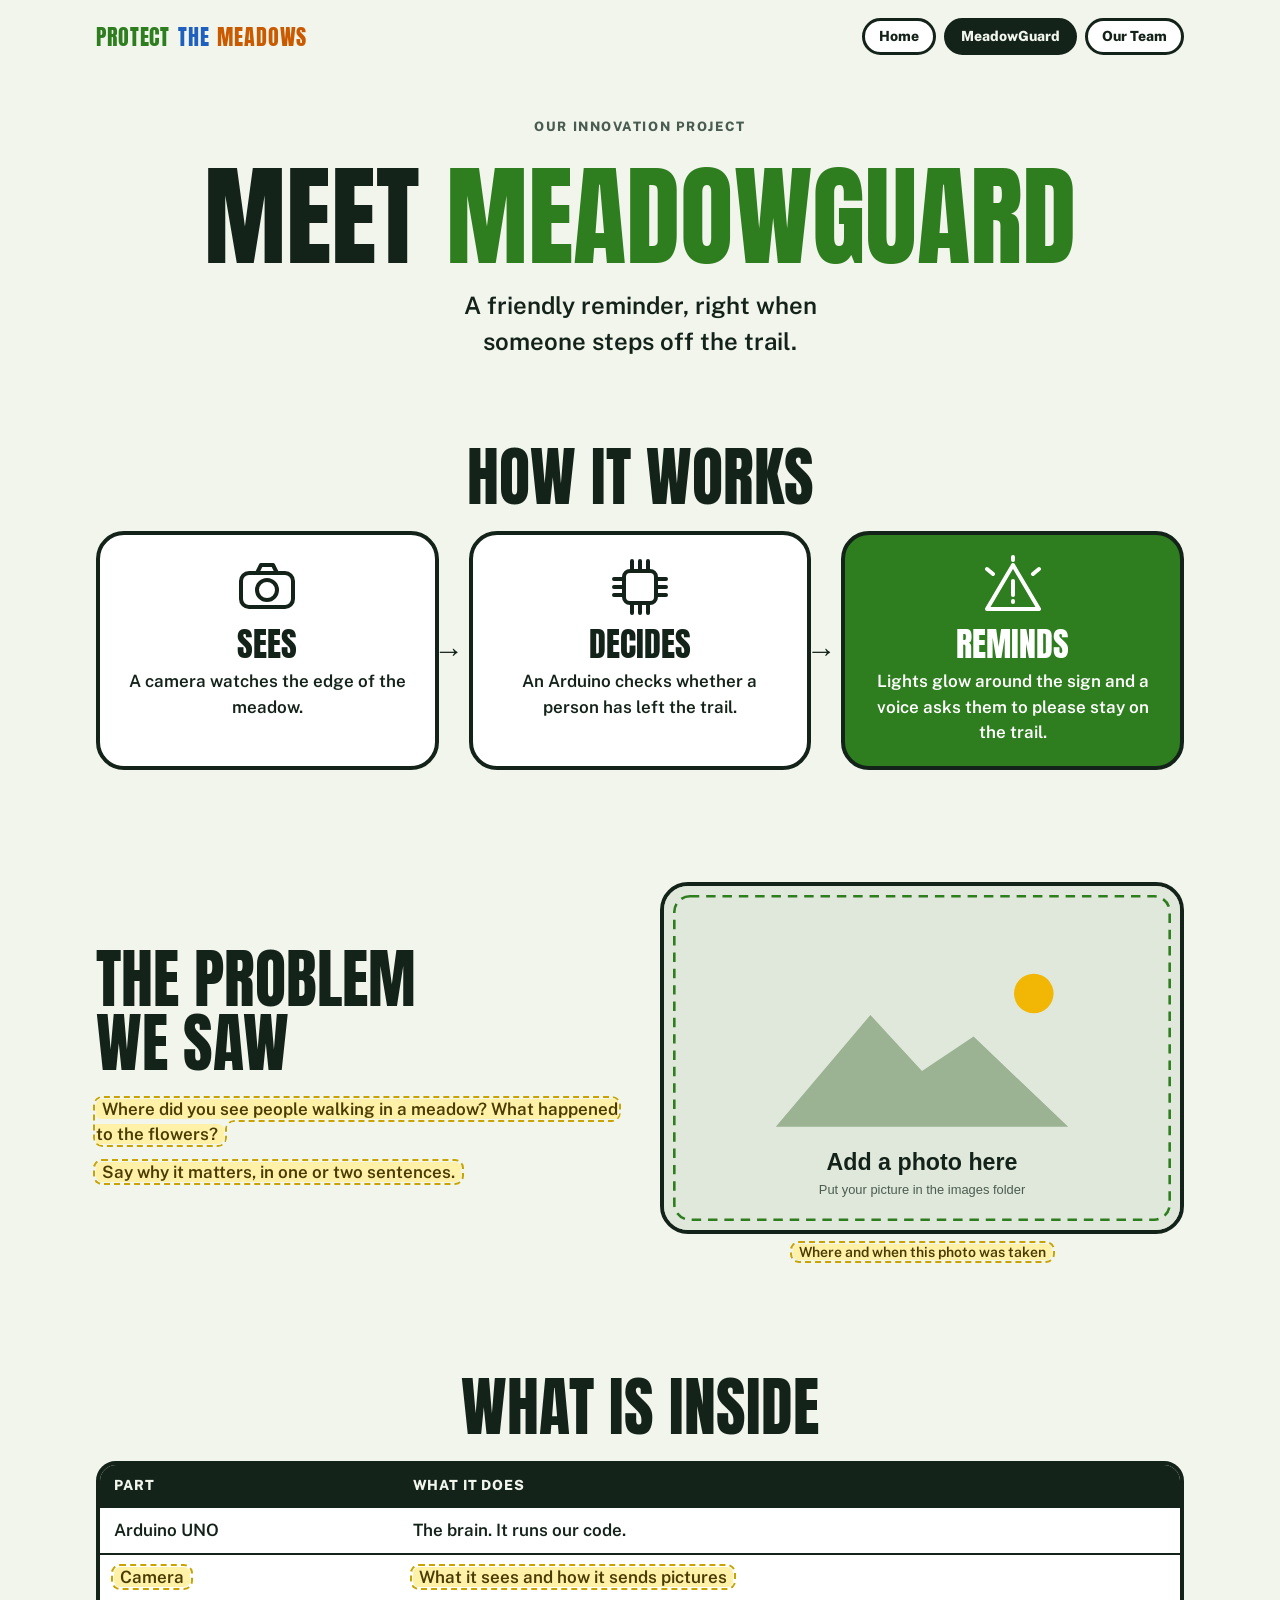
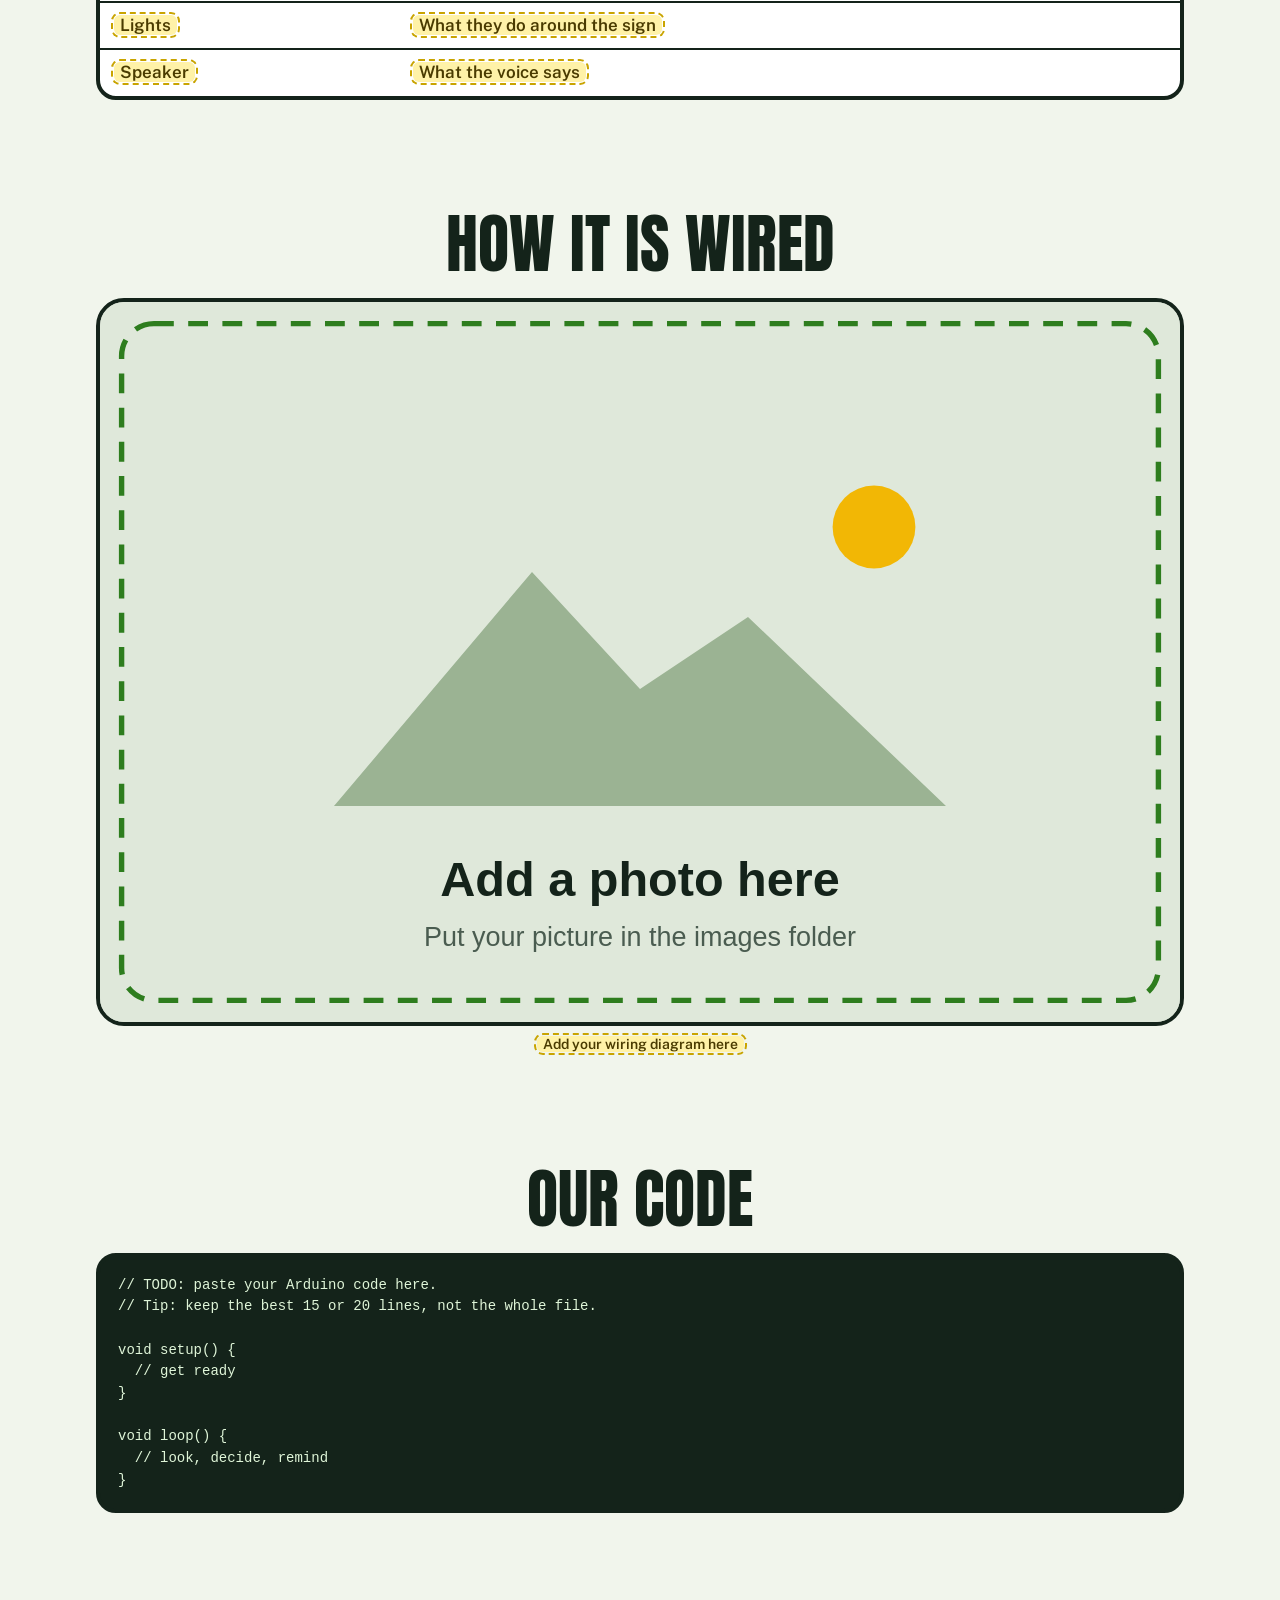
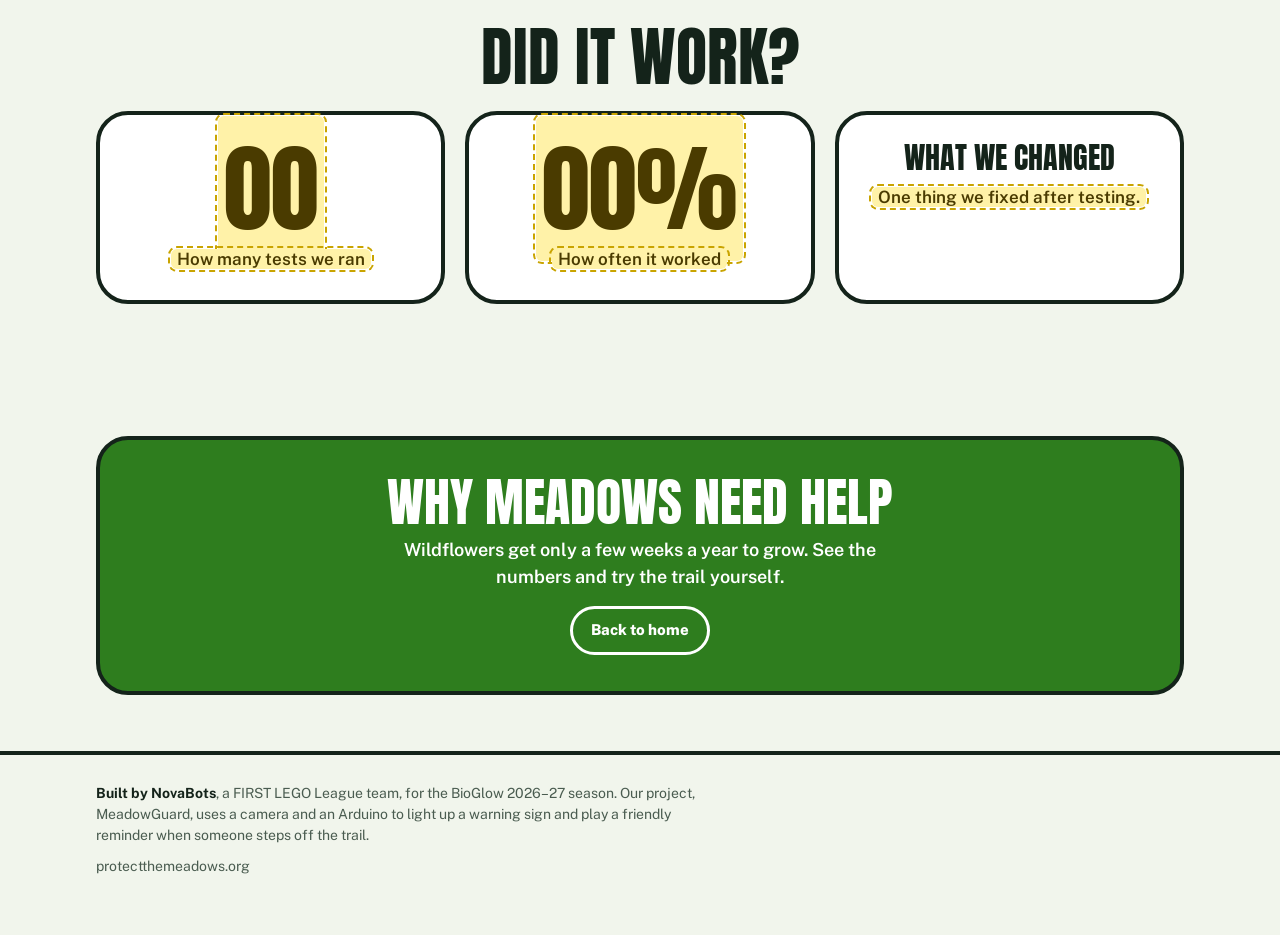
==== meadowguard.html @ 1ebbc128 "Add files via upload" ====
<!doctype html>
<html lang="en">
<head>
<meta charset="utf-8">
<meta name="viewport" content="width=device-width, initial-scale=1, viewport-fit=cover">
<meta name="description" content="How MeadowGuard works: a camera, an Arduino, a light sign and a friendly voice.">
<title>MeadowGuard | Protect The Meadows</title>
<link rel="icon" href="images/favicon.svg" type="image/svg+xml">
<link rel="preconnect" href="https://fonts.googleapis.com">
<link rel="preconnect" href="https://fonts.gstatic.com" crossorigin>
<link href="https://fonts.googleapis.com/css2?family=Anton&family=Public+Sans:wght@400;600;800&display=swap" rel="stylesheet">
<link rel="stylesheet" href="css/style.css">
<script src="js/site.js" defer></script>
</head>
<body>
<div id="site-header"></div>

<main>
<section class="wrap page-head">
  <div class="eyebrow">Our innovation project</div>
  <h1>Meet <span class="c-green">MeadowGuard</span></h1>
  <p class="lede">A friendly reminder, right when someone steps off the trail.</p>
</section>

<section class="wrap">
  <h2>How it works</h2>
  <div class="steps">
    <div class="step"><svg viewBox="0 0 64 64" aria-hidden="true"><rect x="6" y="18" width="52" height="34" rx="8"/><circle cx="32" cy="35" r="10"/><path d="M22 18 L26 10 H38 L42 18"/></svg><h3>Sees</h3><p>A camera watches the edge of the meadow.</p></div>
    <div class="step"><svg viewBox="0 0 64 64" aria-hidden="true"><rect x="16" y="16" width="32" height="32" rx="6"/><path d="M24 6V16M32 6V16M40 6V16M24 48V58M32 48V58M40 48V58M6 24H16M6 32H16M6 40H16M48 24H58M48 32H58M48 40H58"/></svg><h3>Decides</h3><p>An Arduino checks whether a person has left the trail.</p></div>
    <div class="step go"><svg viewBox="0 0 64 64" aria-hidden="true"><path d="M32 10 L58 54 H6 Z"/><path d="M32 26 V40"/><path d="M32 46 V47"/><path d="M6 14 L12 19 M58 14 L52 19 M32 2 V5"/></svg><h3>Reminds</h3><p>Lights glow around the sign and a voice asks them to please stay on the trail.</p></div>
  </div>
</section>

<section class="wrap">
  <div class="two-col">
    <div class="text">
      <h2>The problem we saw</h2>
      <p><span class="todo">Where did you see people walking in a meadow? What happened to the flowers?</span></p>
      <p><span class="todo">Say why it matters, in one or two sentences.</span></p>
    </div>
    <figure class="pic">
      <img src="images/placeholder.svg" alt="TODO: Describe your photo of the problem">
      <figcaption><span class="todo">Where and when this photo was taken</span></figcaption>
    </figure>
  </div>
</section>

<section class="wrap">
  <h2>What is inside</h2>
  <div class="table-wrap">
    <table>
      <thead><tr><th>Part</th><th>What it does</th></tr></thead>
      <tbody>
        <tr><td>Arduino UNO</td><td>The brain. It runs our code.</td></tr>
        <tr><td><span class="todo">Camera</span></td><td><span class="todo">What it sees and how it sends pictures</span></td></tr>
        <tr><td><span class="todo">Lights</span></td><td><span class="todo">What they do around the sign</span></td></tr>
        <tr><td><span class="todo">Speaker</span></td><td><span class="todo">What the voice says</span></td></tr>
      </tbody>
    </table>
  </div>
</section>

<section class="wrap">
  <h2>How it is wired</h2>
  <figure class="pic">
    <img src="images/placeholder.svg" alt="TODO: Describe the wiring diagram">
    <figcaption><span class="todo">Add your wiring diagram here</span></figcaption>
  </figure>
</section>

<section class="wrap">
  <h2>Our code</h2>
  <pre class="code">// TODO: paste your Arduino code here.
// Tip: keep the best 15 or 20 lines, not the whole file.

void setup() {
  // get ready
}

void loop() {
  // look, decide, remind
}</pre>
</section>

<section class="wrap">
  <h2>Did it work?</h2>
  <div class="cards">
    <div class="card"><div class="big"><span class="todo">00</span></div><p><span class="todo">How many tests we ran</span></p></div>
    <div class="card"><div class="big"><span class="todo">00%</span></div><p><span class="todo">How often it worked</span></p></div>
    <div class="card"><h3>What we changed</h3><p><span class="todo">One thing we fixed after testing.</span></p></div>
  </div>
</section>

<section class="wrap">
  <div class="callout green">
    <div>
      <h3>Why meadows need help</h3>
      <p>Wildflowers get only a few weeks a year to grow. See the numbers and try the trail yourself.</p>
    </div>
    <div class="btns"><a class="btn" href="index.html">Back to home</a></div>
  </div>
</section>

</main>

<div id="site-footer"></div>
</body>
</html>
---- css/style.css ----
/* ==========================================================
   NovaBots site styles. Every page uses this file.
   TIP: you almost never need to edit this file.
   Open styleguide.html in your browser to see every building block.
   To change a color for the WHOLE site, change it in the first block below.
   ========================================================== */

:root{
  /* page */
  --bg:#f1f5ec; --surface:#ffffff; --ink:#14231a; --muted:#4a5c50; --line:#14231a;
  /* the three colors from our sign */
  --green:#2e7d1e; --blue:#1f5fbf; --orange:#c95a00;
  --orange-bg:#e06a00; --on-orange:#ffffff; --good-bg:#2e7d1e; --on-good:#ffffff;
  /* meadow drawing colors (used by the landing page) */
  --sky1:#bfdcef; --sky2:#eaf6fb; --mount:#8da3b8; --snowcap:#ffffff; --hill:#9cc08a; --meadow:#69a352; --meadow2:#3f7a35;
  --trail:#d2bf96; --trail-edge:#a8946a; --dead:#8b7555; --foot:#33291e;
  --fl-purple:#7a3fb0; --fl-red:#d9402b; --fl-yellow:#f2b705; --fl-white:#ffffff;
  --snowcell:#dbe7f1; --cell-off:#d4ddd0;
  /* code boxes and TODO highlights */
  --code-bg:#14231a; --code-ink:#dff5d8; --todo-bg:#fff2a8; --todo-ink:#4a3b00; --todo-line:#c9a400;
  /* fonts */
  --font-display:'Anton','Impact','Arial Narrow',sans-serif;
  --font-body:'Public Sans','Segoe UI',Arial,sans-serif;
  --font-code:ui-monospace,'Cascadia Code',Consolas,Menlo,monospace;
}
/* Dark mode: the same names with night-time colors. */
@media (prefers-color-scheme: dark){:root:not([data-theme="light"]){
  --bg:#0e1812; --surface:#16231b; --ink:#eaf3ea; --muted:#a3b8a8; --line:#cfe2d2;
  --green:#7fd35f; --blue:#7bacff; --orange:#ff9a4a; --on-orange:#101010; --good-bg:#7fd35f; --on-good:#0e1812;
  --sky1:#13233a; --sky2:#244260; --mount:#3c5672; --snowcap:#c9dbe8; --hill:#2d5a3a; --meadow:#2f6a3a; --meadow2:#1c4527;
  --trail:#7a6847; --trail-edge:#53452e; --foot:#0a0e0b; --snowcell:#2a3c4d; --cell-off:#26372c;
  --code-bg:#0a120d; --todo-bg:#4a3f10; --todo-ink:#ffe680; color-scheme:dark}}
:root[data-theme="dark"]{
  --bg:#0e1812; --surface:#16231b; --ink:#eaf3ea; --muted:#a3b8a8; --line:#cfe2d2;
  --green:#7fd35f; --blue:#7bacff; --orange:#ff9a4a; --on-orange:#101010; --good-bg:#7fd35f; --on-good:#0e1812;
  --sky1:#13233a; --sky2:#244260; --mount:#3c5672; --snowcap:#c9dbe8; --hill:#2d5a3a; --meadow:#2f6a3a; --meadow2:#1c4527;
  --trail:#7a6847; --trail-edge:#53452e; --foot:#0a0e0b; --snowcell:#2a3c4d; --cell-off:#26372c;
  --code-bg:#0a120d; --todo-bg:#4a3f10; --todo-ink:#ffe680; color-scheme:dark}

/* ---------- basics ---------- */
*{box-sizing:border-box}
body{background:var(--bg);color:var(--ink);font-family:var(--font-body);font-size:17px;line-height:1.5;margin:0}
a{color:inherit}
img{max-width:100%}
:focus-visible{outline:3px solid var(--blue);outline-offset:3px}
.wrap{width:100%;max-width:1120px;margin:0 auto;padding-left:max(16px,env(safe-area-inset-left,0px));padding-right:max(16px,env(safe-area-inset-right,0px))}
section{padding-block:clamp(28px,5vw,56px)}
.c-green{color:var(--green)}.c-blue{color:var(--blue)}.c-orange{color:var(--orange)}

/* ---------- headings and text ---------- */
h1{font-family:var(--font-display);font-weight:400;text-transform:uppercase;line-height:.95;text-align:center;margin:clamp(16px,3vw,28px) 0 0;font-size:clamp(46px,10vw,110px);text-wrap:balance}
h1.hero-xl{font-size:clamp(60px,14.5vw,168px);line-height:.92}
h1.hero-xl span{display:block}
h2{font-family:var(--font-display);font-weight:400;text-transform:uppercase;text-align:center;font-size:clamp(36px,6vw,64px);line-height:1;margin:0 0 22px;text-wrap:balance}
h3{font-family:var(--font-display);font-weight:400;text-transform:uppercase;font-size:30px;line-height:1;margin:0}
.eyebrow{font-weight:800;font-size:13px;letter-spacing:.12em;text-transform:uppercase;color:var(--muted);text-align:center}
.lede{font-size:clamp(18px,2.4vw,24px);font-weight:600;max-width:36ch;margin:18px auto 22px;text-align:center;text-wrap:balance}
.sub{text-align:center;font-weight:600;font-size:clamp(17px,2.2vw,21px);max-width:44ch;margin:-8px auto 24px}
.page-head{padding-bottom:8px}
.big{font-family:var(--font-display);font-size:clamp(48px,8vw,96px);line-height:.95;text-transform:uppercase;overflow-wrap:anywhere}
.big small{font-size:.38em;letter-spacing:.02em;margin-left:.15em}
.cap{margin:0;max-width:52ch;font-weight:600}
.src{font-size:13px;color:var(--muted);margin:auto 0 0}
.src a{text-decoration-thickness:1px;text-underline-offset:3px}
.rule{margin:18px 0 0;font-size:14px;color:var(--muted);max-width:70ch}
.legend{display:flex;flex-wrap:wrap;justify-content:center;gap:6px 18px;font-size:14px;font-weight:600}
.legend b{display:inline-block;width:14px;height:14px;border-radius:4px;border:2px solid var(--line);vertical-align:-2px;margin-right:6px}

/* ---------- header and footer (built by js/site.js) ---------- */
.site-header{display:flex;flex-wrap:wrap;align-items:center;justify-content:space-between;gap:12px 24px;padding-top:18px;padding-bottom:6px}
.brand{font-family:var(--font-display);text-transform:uppercase;letter-spacing:.04em;font-size:22px;display:flex;gap:.35em;text-decoration:none}
.site-nav{display:flex;flex-wrap:wrap;gap:8px}
.site-nav a{border:3px solid var(--line);border-radius:999px;padding:5px 14px;font-weight:800;font-size:14px;text-decoration:none;background:var(--surface)}
.site-nav a[aria-current="page"]{background:var(--ink);color:var(--bg)}
@media (max-width:560px){.site-header{justify-content:center}.site-nav{justify-content:center}}
.site-footer{border-top:4px solid var(--line);padding-block:28px 48px;font-size:14px;color:var(--muted)}
.site-footer p{margin:0 0 10px;max-width:70ch}
.site-footer strong{color:var(--ink)}
.sources ol{margin:0 auto;padding-left:20px;display:grid;gap:4px;max-width:70ch;font-size:15px}

/* ---------- buttons ---------- */
.btns{display:flex;flex-wrap:wrap;justify-content:center;gap:10px}
button,.btn{font:inherit;font-weight:800;font-size:15px;cursor:pointer;background:var(--surface);color:var(--ink);border:3px solid var(--line);border-radius:999px;padding:10px 18px;text-decoration:none;display:inline-block}
button.good,.btn.good{background:var(--good-bg);color:var(--on-good)}
button.warn,.btn.warn{background:var(--orange-bg);color:var(--on-orange)}
button:hover,.btn:hover{transform:translateY(-1px)}

/* ---------- BUILDING BLOCK: cards ---------- */
.cards{display:grid;grid-template-columns:repeat(auto-fit,minmax(min(100%,290px),1fr));gap:20px}
.cards.two{grid-template-columns:repeat(2,minmax(0,1fr))}
@media (max-width:720px){.cards.two{grid-template-columns:minmax(0,1fr)}}
.card{border:4px solid var(--line);border-radius:32px;background:var(--surface);padding:clamp(18px,3vw,28px);min-width:0;display:flex;flex-direction:column;gap:12px;align-items:center;text-align:center}
.card p{margin:0;font-weight:600}
.card.wide{grid-column:1/-1}
.card.left{align-items:flex-start;text-align:left}
.card.green{background:var(--good-bg);color:var(--on-good)}
.card.orange{background:var(--orange-bg);color:var(--on-orange)}
.card .year,.card .hund{width:100%}

/* ---------- BUILDING BLOCK: steps with arrows ---------- */
.steps{display:grid;grid-template-columns:repeat(auto-fit,minmax(min(100%,230px),1fr));gap:26px 30px}
.step{position:relative;border:4px solid var(--line);border-radius:28px;padding:20px;background:var(--surface);display:flex;flex-direction:column;gap:8px;align-items:center;text-align:center}
.step svg{width:64px;height:64px;fill:none;stroke:currentColor;stroke-width:4;stroke-linecap:round;stroke-linejoin:round}
.step h3{font-size:34px}
.step p{margin:0;font-weight:600}
.step.go{background:var(--good-bg);color:var(--on-good)}
@media (min-width:830px){.step:not(:last-child)::after{content:"\2192";position:absolute;right:-29px;top:50%;transform:translateY(-50%);font-size:30px;font-weight:800;color:var(--ink)}}

/* ---------- BUILDING BLOCK: small tiles ---------- */
.tiles{display:grid;grid-template-columns:repeat(auto-fit,minmax(min(100%,240px),1fr));gap:14px}
.tiles div{border:4px solid var(--line);border-radius:28px;padding:18px;background:var(--surface);display:flex;flex-direction:column;gap:6px;align-items:center;text-align:center}
.tiles b{font-family:var(--font-display);font-weight:400;text-transform:uppercase;font-size:28px;line-height:1}
.tiles span{font-weight:600}

/* ---------- BUILDING BLOCK: big colored banner ---------- */
.callout{margin-top:20px;border:4px solid var(--line);border-radius:32px;background:var(--surface);padding:clamp(20px,4vw,36px);display:flex;flex-direction:column;gap:16px;align-items:center;text-align:center}
.callout h3{font-size:clamp(30px,5vw,52px)}
.callout p{margin:8px auto 0;font-size:18px;font-weight:600;max-width:46ch}
.callout.green{background:var(--good-bg);color:var(--on-good)}
.callout.orange{background:var(--orange-bg);color:var(--on-orange)}
.callout.green button,.callout.green .btn{border-color:var(--on-good);background:transparent;color:var(--on-good)}
.callout.orange button,.callout.orange .btn{border-color:var(--on-orange);background:transparent;color:var(--on-orange)}
.callout button.done{background:var(--on-good);color:var(--good-bg)}

/* ---------- BUILDING BLOCK: photo, text next to photo, checklist ---------- */
figure.pic{margin:0;display:flex;flex-direction:column;gap:8px;min-width:0}
.pic img{display:block;width:100%;height:auto;border:4px solid var(--line);border-radius:28px;background:var(--cell-off)}
.pic figcaption{font-size:14px;font-weight:600;color:var(--muted);text-align:center}
.two-col{display:grid;grid-template-columns:repeat(2,minmax(0,1fr));gap:clamp(20px,4vw,40px);align-items:center}
@media (max-width:760px){.two-col{grid-template-columns:minmax(0,1fr)}}
.two-col .text h2,.two-col .text h3{text-align:left}
.two-col .text p{margin:0 0 12px;font-weight:600}
.checklist,.tips{display:grid;gap:10px;margin:0;padding:0;list-style:none}
.checklist li,.tips li{display:flex;gap:12px;align-items:flex-start;font-weight:600;text-align:left}
.checklist li::before,.tips li::before{content:"\2713";flex:none;width:24px;height:24px;border-radius:50%;background:var(--good-bg);color:var(--on-good);display:grid;place-items:center;font-size:14px;font-weight:800;margin-top:1px}

/* ---------- BUILDING BLOCK: team member ---------- */
.member img{width:132px;height:132px;border-radius:50%;object-fit:cover;border:4px solid var(--line);background:var(--cell-off)}
.member h3{font-size:28px}
.member .role{font-weight:800;color:var(--muted);font-size:14px;letter-spacing:.08em;text-transform:uppercase}

/* ---------- BUILDING BLOCK: code and tables ---------- */
pre.code{margin:0;background:var(--code-bg);color:var(--code-ink);border:4px solid var(--line);border-radius:20px;padding:18px;overflow-x:auto;font:14px/1.55 var(--font-code);text-align:left;tab-size:2}
.table-wrap{overflow-x:auto;border:4px solid var(--line);border-radius:20px;background:var(--surface)}
table{border-collapse:collapse;width:100%;min-width:480px;text-align:left}
th,td{padding:10px 14px;border-bottom:2px solid var(--line);font-weight:600;vertical-align:top}
th{background:var(--ink);color:var(--bg);font-weight:800;font-size:14px;letter-spacing:.06em;text-transform:uppercase}
tr:last-child td{border-bottom:0}

/* ---------- TODO: yellow = "fill me in" ---------- */
.todo{background:var(--todo-bg);color:var(--todo-ink);outline:2px dashed var(--todo-line);outline-offset:1px;border-radius:6px;padding:0 6px}
.todo-badge{position:fixed;right:max(12px,env(safe-area-inset-right,0px));bottom:calc(12px + env(safe-area-inset-bottom,0px));background:var(--todo-bg);color:var(--todo-ink);border:3px solid var(--todo-line);border-radius:999px;padding:8px 14px;font-weight:800;font-size:14px;z-index:20}

@media (prefers-reduced-motion:reduce){button:hover,.btn:hover{transform:none}}
@media (max-width:520px){.btns button,.btns .btn{flex:1 1 auto;text-align:center}}

/* styleguide.html: the dashed box around each example */
.demo{border:3px dashed var(--line);border-radius:28px;padding:20px;background:var(--bg)}
.demo section{padding-block:8px}
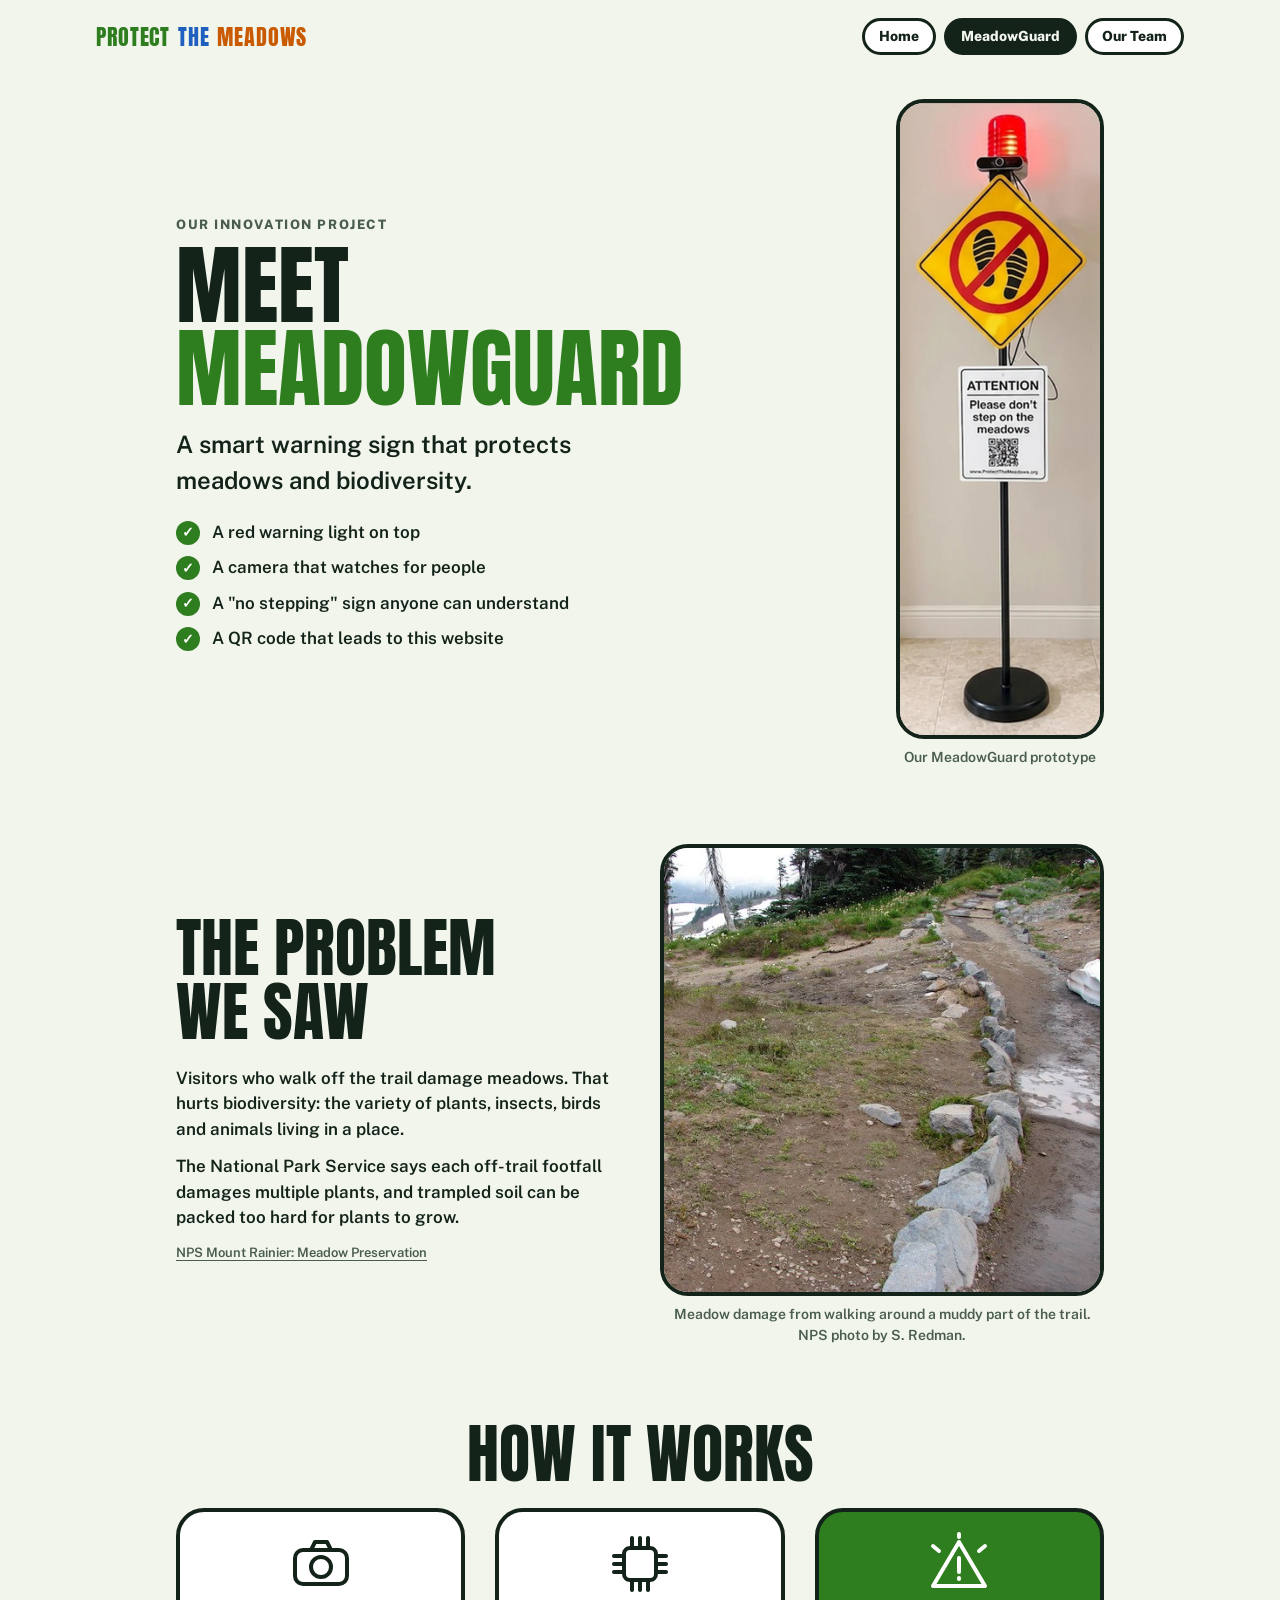
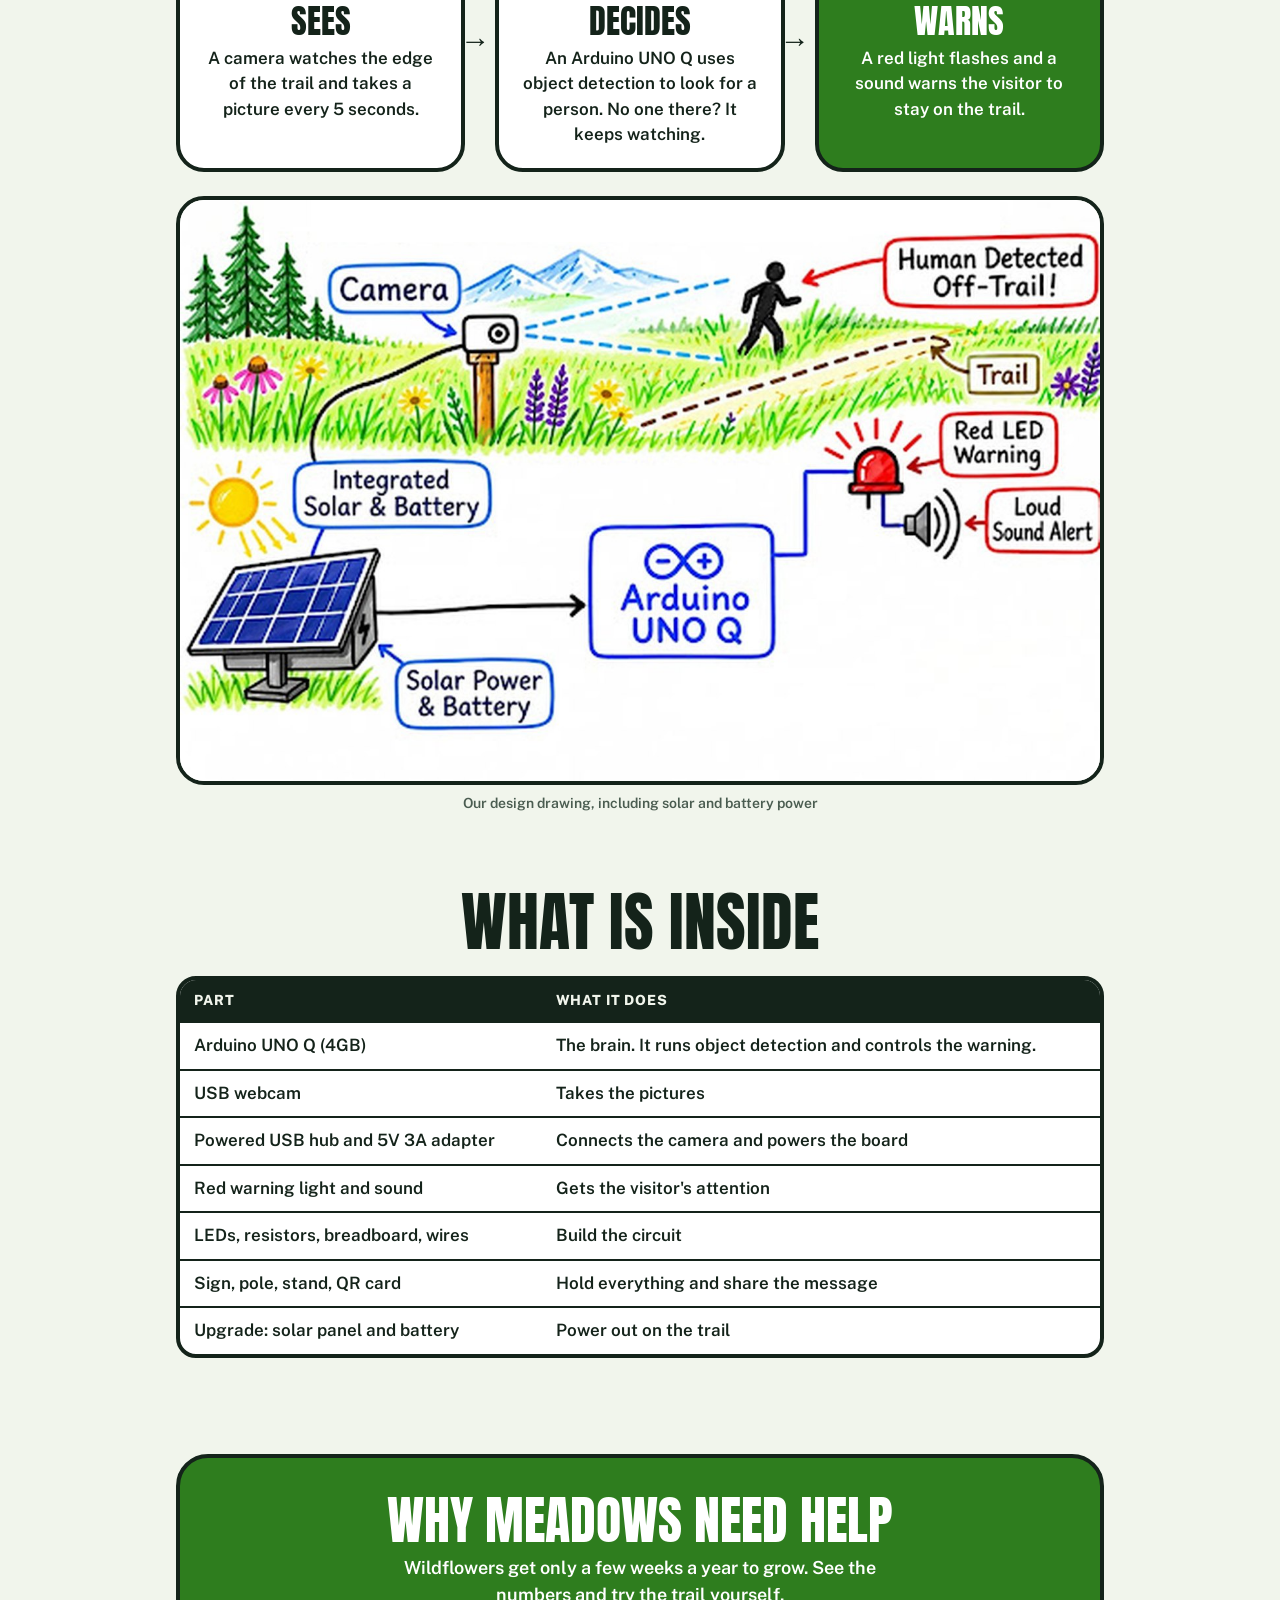
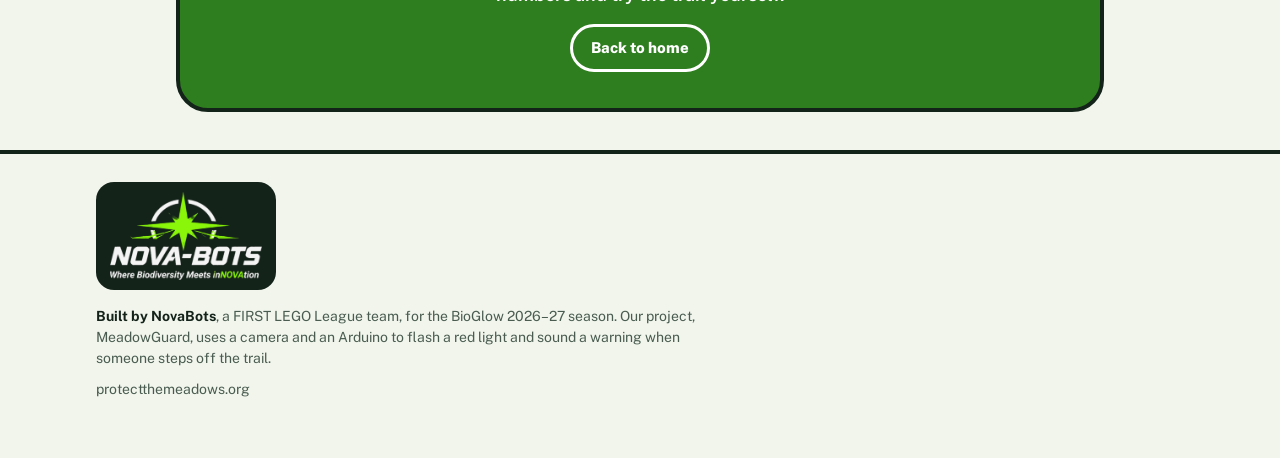
==== commit 8fe61d24: "Fill in MeadowGuard page, add visitor survey and team logo - MeadowGuard page: prototype, problem, h" ====
--- a/meadowguard.html
+++ b/meadowguard.html
@@ -3,7 +3,7 @@
 <head>
 <meta charset="utf-8">
 <meta name="viewport" content="width=device-width, initial-scale=1, viewport-fit=cover">
-<meta name="description" content="How MeadowGuard works: a camera, an Arduino, a light sign and a friendly voice.">
+<meta name="description" content="How MeadowGuard works: a camera, an Arduino, a red warning light and a sound.">
 <title>MeadowGuard | Protect The Meadows</title>
 <link rel="icon" href="images/favicon.svg" type="image/svg+xml">
 <link rel="preconnect" href="https://fonts.googleapis.com">
@@ -15,83 +15,72 @@
 <body>
 <div id="site-header"></div>
 
-<main>
-<section class="wrap page-head">
-  <div class="eyebrow">Our innovation project</div>
-  <h1>Meet <span class="c-green">MeadowGuard</span></h1>
-  <p class="lede">A friendly reminder, right when someone steps off the trail.</p>
+<main class="mg">
+<section class="wrap mid mg-hero">
+  <div class="text">
+    <div class="eyebrow">Our innovation project</div>
+    <h1>Meet <span class="c-green">MeadowGuard</span></h1>
+    <p class="lede">A smart warning sign that protects meadows and biodiversity.</p>
+    <ul class="checklist">
+        <li>A red warning light on top</li>
+        <li>A camera that watches for people</li>
+        <li>A "no stepping" sign anyone can understand</li>
+        <li>A QR code that leads to this website</li>
+      </ul>
+  </div>
+  <figure class="pic tall">
+      <img src="images/mg-prototype.jpg" alt="The MeadowGuard prototype: a pole with a glowing red light, a camera, a yellow no-footsteps sign and a white QR code sign">
+      <figcaption>Our MeadowGuard prototype</figcaption>
+    </figure>
 </section>
 
-<section class="wrap">
-  <h2>How it works</h2>
-  <div class="steps">
-    <div class="step"><svg viewBox="0 0 64 64" aria-hidden="true"><rect x="6" y="18" width="52" height="34" rx="8"/><circle cx="32" cy="35" r="10"/><path d="M22 18 L26 10 H38 L42 18"/></svg><h3>Sees</h3><p>A camera watches the edge of the meadow.</p></div>
-    <div class="step"><svg viewBox="0 0 64 64" aria-hidden="true"><rect x="16" y="16" width="32" height="32" rx="6"/><path d="M24 6V16M32 6V16M40 6V16M24 48V58M32 48V58M40 48V58M6 24H16M6 32H16M6 40H16M48 24H58M48 32H58M48 40H58"/></svg><h3>Decides</h3><p>An Arduino checks whether a person has left the trail.</p></div>
-    <div class="step go"><svg viewBox="0 0 64 64" aria-hidden="true"><path d="M32 10 L58 54 H6 Z"/><path d="M32 26 V40"/><path d="M32 46 V47"/><path d="M6 14 L12 19 M58 14 L52 19 M32 2 V5"/></svg><h3>Reminds</h3><p>Lights glow around the sign and a voice asks them to please stay on the trail.</p></div>
-  </div>
-</section>
-
-<section class="wrap">
+<section class="wrap mid">
   <div class="two-col">
     <div class="text">
       <h2>The problem we saw</h2>
-      <p><span class="todo">Where did you see people walking in a meadow? What happened to the flowers?</span></p>
-      <p><span class="todo">Say why it matters, in one or two sentences.</span></p>
+      <p>Visitors who walk off the trail damage meadows. That hurts biodiversity: the variety of plants, insects, birds and animals living in a place.</p>
+      <p>The National Park Service says each off-trail footfall damages multiple plants, and trampled soil can be packed too hard for plants to grow.</p>
+      <p class="src"><a href="https://www.nps.gov/mora/planyourvisit/meadow-preservation.htm" target="_blank" rel="noopener">NPS Mount Rainier: Meadow Preservation</a></p>
     </div>
     <figure class="pic">
-      <img src="images/placeholder.svg" alt="TODO: Describe your photo of the problem">
-      <figcaption><span class="todo">Where and when this photo was taken</span></figcaption>
+      <img src="images/nps-meadow-damage.jpg" alt="A wide patch of bare, trampled ground beside a rock-lined trail at Mount Rainier" loading="lazy">
+      <figcaption>Meadow damage from walking around a muddy part of the trail. NPS photo by S. Redman.</figcaption>
     </figure>
   </div>
 </section>
 
-<section class="wrap">
+<section class="wrap mid">
+  <h2>How it works</h2>
+  <div class="steps">
+    <div class="step"><svg viewBox="0 0 64 64" aria-hidden="true"><rect x="6" y="18" width="52" height="34" rx="8"/><circle cx="32" cy="35" r="10"/><path d="M22 18 L26 10 H38 L42 18"/></svg><h3>Sees</h3><p>A camera watches the edge of the trail and takes a picture every 5 seconds.</p></div>
+    <div class="step"><svg viewBox="0 0 64 64" aria-hidden="true"><rect x="16" y="16" width="32" height="32" rx="6"/><path d="M24 6V16M32 6V16M40 6V16M24 48V58M32 48V58M40 48V58M6 24H16M6 32H16M6 40H16M48 24H58M48 32H58M48 40H58"/></svg><h3>Decides</h3><p>An Arduino UNO Q uses object detection to look for a person. No one there? It keeps watching.</p></div>
+    <div class="step go"><svg viewBox="0 0 64 64" aria-hidden="true"><path d="M32 10 L58 54 H6 Z"/><path d="M32 26 V40"/><path d="M32 46 V47"/><path d="M6 14 L12 19 M58 14 L52 19 M32 2 V5"/></svg><h3>Warns</h3><p>A red light flashes and a sound warns the visitor to stay on the trail.</p></div>
+  </div>
+  <figure class="pic gap">
+      <img src="images/mg-concept.jpg" alt="Drawing of MeadowGuard: a camera spots a person off the trail, and an Arduino UNO Q with solar and battery power sets off a red light and a loud sound" loading="lazy">
+      <figcaption>Our design drawing, including solar and battery power</figcaption>
+    </figure>
+</section>
+
+<section class="wrap mid">
   <h2>What is inside</h2>
   <div class="table-wrap">
     <table>
       <thead><tr><th>Part</th><th>What it does</th></tr></thead>
       <tbody>
-        <tr><td>Arduino UNO</td><td>The brain. It runs our code.</td></tr>
-        <tr><td><span class="todo">Camera</span></td><td><span class="todo">What it sees and how it sends pictures</span></td></tr>
-        <tr><td><span class="todo">Lights</span></td><td><span class="todo">What they do around the sign</span></td></tr>
-        <tr><td><span class="todo">Speaker</span></td><td><span class="todo">What the voice says</span></td></tr>
+        <tr><td>Arduino UNO Q (4GB)</td><td>The brain. It runs object detection and controls the warning.</td></tr>
+        <tr><td>USB webcam</td><td>Takes the pictures</td></tr>
+        <tr><td>Powered USB hub and 5V 3A adapter</td><td>Connects the camera and powers the board</td></tr>
+        <tr><td>Red warning light and sound</td><td>Gets the visitor's attention</td></tr>
+        <tr><td>LEDs, resistors, breadboard, wires</td><td>Build the circuit</td></tr>
+        <tr><td>Sign, pole, stand, QR card</td><td>Hold everything and share the message</td></tr>
+        <tr><td>Upgrade: solar panel and battery</td><td>Power out on the trail</td></tr>
       </tbody>
     </table>
   </div>
 </section>
 
-<section class="wrap">
-  <h2>How it is wired</h2>
-  <figure class="pic">
-    <img src="images/placeholder.svg" alt="TODO: Describe the wiring diagram">
-    <figcaption><span class="todo">Add your wiring diagram here</span></figcaption>
-  </figure>
-</section>
-
-<section class="wrap">
-  <h2>Our code</h2>
-  <pre class="code">// TODO: paste your Arduino code here.
-// Tip: keep the best 15 or 20 lines, not the whole file.
-
-void setup() {
-  // get ready
-}
-
-void loop() {
-  // look, decide, remind
-}</pre>
-</section>
-
-<section class="wrap">
-  <h2>Did it work?</h2>
-  <div class="cards">
-    <div class="card"><div class="big"><span class="todo">00</span></div><p><span class="todo">How many tests we ran</span></p></div>
-    <div class="card"><div class="big"><span class="todo">00%</span></div><p><span class="todo">How often it worked</span></p></div>
-    <div class="card"><h3>What we changed</h3><p><span class="todo">One thing we fixed after testing.</span></p></div>
-  </div>
-</section>
-
-<section class="wrap">
+<section class="wrap mid">
   <div class="callout green">
     <div>
       <h3>Why meadows need help</h3>
--- a/css/style.css
+++ b/css/style.css
@@ -76,6 +76,10 @@
 .site-footer{border-top:4px solid var(--line);padding-block:28px 48px;font-size:14px;color:var(--muted)}
 .site-footer p{margin:0 0 10px;max-width:70ch}
 .site-footer strong{color:var(--ink)}
+/* NovaBots logo has white lettering, so it always sits on a dark panel */
+.team-logo,.footer-logo{display:block;height:auto;max-width:100%;background:#14231a;border-radius:18px}
+.team-logo{margin:16px auto;padding:18px 24px}
+.footer-logo{margin:0 0 16px;padding:10px 14px}
 .sources ol{margin:0 auto;padding-left:20px;display:grid;gap:4px;max-width:70ch;font-size:15px}
 
 /* ---------- buttons ---------- */
@@ -125,6 +129,8 @@
 /* ---------- BUILDING BLOCK: photo, text next to photo, checklist ---------- */
 figure.pic{margin:0;display:flex;flex-direction:column;gap:8px;min-width:0}
 .pic img{display:block;width:100%;height:auto;border:4px solid var(--line);border-radius:28px;background:var(--cell-off)}
+.pic.tall img{max-width:320px;margin:0 auto}
+.pic.gap{margin-top:24px}
 .pic figcaption{font-size:14px;font-weight:600;color:var(--muted);text-align:center}
 .two-col{display:grid;grid-template-columns:repeat(2,minmax(0,1fr));gap:clamp(20px,4vw,40px);align-items:center}
 @media (max-width:760px){.two-col{grid-template-columns:minmax(0,1fr)}}
@@ -157,3 +163,22 @@
 /* styleguide.html: the dashed box around each example */
 .demo{border:3px dashed var(--line);border-radius:28px;padding:20px;background:var(--bg)}
 .demo section{padding-block:8px}
+
+/* tables fit on phones */
+@media (max-width:560px){table{min-width:0;font-size:14px}th,td{padding:8px;overflow-wrap:break-word}}
+
+/* ---------- MeadowGuard page layout ---------- */
+.wrap.mid{max-width:960px}
+.mg section{padding-block:clamp(22px,3.5vw,38px)}
+.mg-hero{display:grid;grid-template-columns:minmax(0,1fr) auto;gap:clamp(24px,5vw,56px);align-items:center}
+.mg-hero h1{margin:8px 0 0;text-align:left;font-size:clamp(46px,8vw,88px)}
+.mg-hero .eyebrow,.mg-hero .lede{text-align:left}
+.mg-hero .lede{margin:16px 0 22px;max-width:28ch}
+.mg-hero .pic.tall img{width:auto;height:min(640px,80vh);max-width:100%}
+@media (max-width:700px){
+  .mg-hero{grid-template-columns:minmax(0,1fr);justify-items:center}
+  .mg-hero h1,.mg-hero .eyebrow,.mg-hero .lede{text-align:center}
+  .mg-hero .lede{margin-inline:auto}
+  .mg-hero .checklist{width:fit-content;max-width:100%;margin-inline:auto}
+  .mg-hero .pic.tall img{height:520px}
+}
